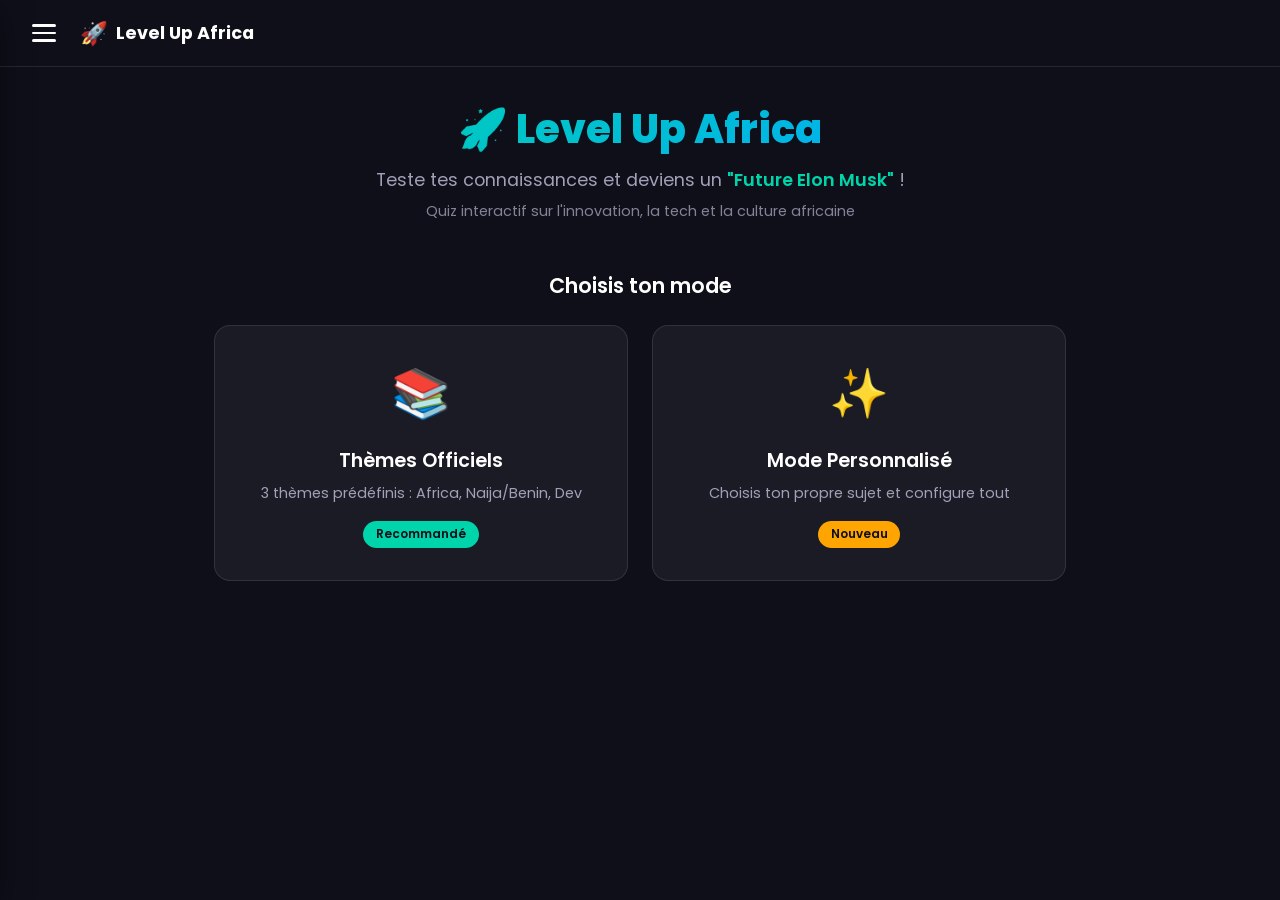
==== index.html @ 9c43c2c7 "v4-fixed - 100% offline, questions embarquées" ====
<!DOCTYPE html>
<html lang="fr">
<head>
    <meta charset="UTF-8">
    <meta name="viewport" content="width=device-width, initial-scale=1.0">
    <title>Level Up Africa — Quiz</title>
    <link href="https://fonts.googleapis.com/css2?family=Poppins:wght@300;400;500;600;700;800&display=swap" rel="stylesheet">
    <link rel="stylesheet" href="css/style.css">
</head>
<body>
    <!-- Overlay drawer -->
    <div class="drawer-overlay" id="drawerOverlay" onclick="closeDrawer()"></div>

    <!-- Drawer coulissant gauche -->
    <aside class="drawer" id="drawer">
        <div class="drawer-header">
            <h2>⚙️ Paramètres</h2>
            <button class="drawer-close" onclick="closeDrawer()">✕</button>
        </div>

        <div class="drawer-content">
            <!-- Langue -->
            <div class="drawer-section">
                <h3>🌐 Langue</h3>
                <div class="drawer-options" id="langOptions">
                    <button class="drawer-btn active" data-lang="fr" onclick="setLang('fr')">🇫🇷 Français</button>
                    <button class="drawer-btn" data-lang="en" onclick="setLang('en')">🇬🇧 English</button>
                    <button class="drawer-btn" data-lang="es" onclick="setLang('es')">🇪🇸 Español</button>
                    <button class="drawer-btn" data-lang="de" onclick="setLang('de')">🇩🇪 Deutsch</button>
                </div>
            </div>

            <!-- Son -->
            <div class="drawer-section">
                <h3>🔊 Son</h3>
                <div class="drawer-options">
                    <button class="drawer-btn active" id="soundOn" onclick="setSound(true)">🔔 Activé</button>
                    <button class="drawer-btn" id="soundOff" onclick="setSound(false)">🔕 Désactivé</button>
                </div>
            </div>

            <!-- Thème -->
            <div class="drawer-section">
                <h3>🎨 Thème</h3>
                <div class="drawer-options">
                    <button class="drawer-btn active" id="themeDark" onclick="setTheme('dark')">🌙 Sombre</button>
                    <button class="drawer-btn" id="themeLight" onclick="setTheme('light')">☀️ Clair</button>
                </div>
            </div>

            <hr class="drawer-divider">

            <!-- Aide -->
            <div class="drawer-section">
                <h3>❓ Aide</h3>
                <div class="help-text">
                    <p><strong>📖 Comment jouer</strong></p>
                    <ol>
                        <li>Choisis ton mode : Thèmes Officiels ou Personnalisé</li>
                        <li>Configure ton quiz : nombre de questions, temps, langue</li>
                        <li>Réponds aux questions avant la fin du chrono !</li>
                        <li>Découvre ton score et deviens un "Future Elon Musk"</li>
                    </ol>
                    <p class="help-tip">💡 Astuce : Plus tu réponds vite, plus tu accumules de points !</p>
                </div>
            </div>

            <!-- Contact -->
            <div class="drawer-section">
                <h3>📞 Contact</h3>
                <p class="contact-info">
                    <strong>Encadrant :</strong> Duvalier (Drakenarl)<br>
                    <strong>Projet :</strong> Level Up Africa — Vacances L1
                </p>
            </div>

            <!-- Crédits -->
            <div class="drawer-section">
                <h3>ℹ️ Crédits</h3>
                <p class="credits-info">
                    © 2026 Level Up Africa<br>
                    Projet de vacances L1<br>
                    Questions locales — 100% offline
                </p>
            </div>
        </div>
    </aside>

    <!-- Header avec hamburger -->
    <header class="main-header">
        <button class="hamburger" onclick="openDrawer()" aria-label="Ouvrir le menu">
            <span></span>
            <span></span>
            <span></span>
        </button>
        <div class="header-logo">
            <span class="logo-icon">🚀</span>
            <span class="logo-text">Level Up Africa</span>
        </div>
        <div class="header-spacer"></div>
    </header>

    <main class="home-container">
        <div class="hero-section">
            <h1 class="main-title">🚀 Level Up Africa</h1>
            <p class="tagline">Teste tes connaissances et deviens un <span class="highlight">"Future Elon Musk"</span> !</p>
            <p class="subtitle">Quiz interactif sur l'innovation, la tech et la culture africaine</p>
        </div>

        <!-- Sélecteur de mode -->
        <div class="mode-selector">
            <h2 class="section-title">Choisis ton mode</h2>
            <div class="mode-cards">
                <div class="mode-card" onclick="selectMode('classic')">
                    <div class="mode-icon">📚</div>
                    <h3>Thèmes Officiels</h3>
                    <p>3 thèmes prédéfinis : Africa, Naija/Benin, Dev</p>
                    <span class="mode-badge">Recommandé</span>
                </div>
                <div class="mode-card" onclick="selectMode('custom')">
                    <div class="mode-icon">✨</div>
                    <h3>Mode Personnalisé</h3>
                    <p>Choisis ton propre sujet et configure tout</p>
                    <span class="mode-badge mode-badge-new">Nouveau</span>
                </div>
            </div>
        </div>
    </main>

    <script src="js/main.js"></script>
</body>
</html>
---- css/style.css ----
/* ========== RESET & BASE ========== */
*, *::before, *::after {
    margin: 0;
    padding: 0;
    box-sizing: border-box;
}

:root {
    --bg-primary: #0f0f1a;
    --bg-secondary: #1a1a2e;
    --bg-card: rgba(255, 255, 255, 0.05);
    --bg-card-hover: rgba(255, 255, 255, 0.08);
    --text-primary: #ffffff;
    --text-secondary: #a0a0b8;
    --accent: #00d4aa;
    --accent-glow: rgba(0, 212, 170, 0.3);
    --danger: #ff4757;
    --danger-glow: rgba(255, 71, 87, 0.3);
    --warning: #ffa502;
    --success: #2ed573;
    --border: rgba(255, 255, 255, 0.1);
    --shadow: 0 8px 32px rgba(0, 0, 0, 0.4);
    --glass: rgba(255, 255, 255, 0.05);
    --glass-border: rgba(255, 255, 255, 0.1);
    --drawer-width: 320px;
    --transition: all 0.3s cubic-bezier(0.4, 0, 0.2, 1);
}

[data-theme="light"] {
    --bg-primary: #f0f2f5;
    --bg-secondary: #ffffff;
    --bg-card: rgba(0, 0, 0, 0.03);
    --bg-card-hover: rgba(0, 0, 0, 0.06);
    --text-primary: #1a1a2e;
    --text-secondary: #5a5a7a;
    --border: rgba(0, 0, 0, 0.08);
    --glass: rgba(0, 0, 0, 0.03);
    --glass-border: rgba(0, 0, 0, 0.08);
    --shadow: 0 8px 32px rgba(0, 0, 0, 0.1);
}

body {
    font-family: 'Poppins', sans-serif;
    background: var(--bg-primary);
    color: var(--text-primary);
    min-height: 100vh;
    overflow-x: hidden;
    transition: var(--transition);
}

/* ========== DRAWER ========== */
.drawer-overlay {
    position: fixed;
    inset: 0;
    background: rgba(0, 0, 0, 0.6);
    backdrop-filter: blur(4px);
    z-index: 998;
    opacity: 0;
    visibility: hidden;
    transition: var(--transition);
}

.drawer-overlay.active {
    opacity: 1;
    visibility: visible;
}

.drawer {
    position: fixed;
    top: 0;
    left: 0;
    width: var(--drawer-width);
    max-width: 85vw;
    height: 100vh;
    background: var(--bg-secondary);
    border-right: 1px solid var(--border);
    z-index: 999;
    transform: translateX(-100%);
    transition: transform 0.35s cubic-bezier(0.4, 0, 0.2, 1);
    overflow-y: auto;
    box-shadow: var(--shadow);
}

.drawer.active {
    transform: translateX(0);
}

.drawer-header {
    display: flex;
    align-items: center;
    justify-content: space-between;
    padding: 1.5rem;
    border-bottom: 1px solid var(--border);
    position: sticky;
    top: 0;
    background: var(--bg-secondary);
    z-index: 1;
}

.drawer-header h2 {
    font-size: 1.2rem;
    font-weight: 600;
    color: var(--text-primary);
}

.drawer-close {
    background: none;
    border: none;
    color: var(--text-secondary);
    font-size: 1.5rem;
    cursor: pointer;
    padding: 0.25rem;
    line-height: 1;
    transition: color 0.2s;
}

.drawer-close:hover {
    color: var(--danger);
}

.drawer-content {
    padding: 1rem;
}

.drawer-section {
    margin-bottom: 1.5rem;
}

.drawer-section h3 {
    font-size: 0.9rem;
    font-weight: 600;
    color: var(--text-secondary);
    text-transform: uppercase;
    letter-spacing: 0.5px;
    margin-bottom: 0.75rem;
}

.drawer-options {
    display: flex;
    flex-wrap: wrap;
    gap: 0.5rem;
}

.drawer-btn {
    padding: 0.5rem 1rem;
    border: 1px solid var(--border);
    border-radius: 8px;
    background: var(--glass);
    color: var(--text-secondary);
    font-family: inherit;
    font-size: 0.85rem;
    cursor: pointer;
    transition: var(--transition);
}

.drawer-btn:hover {
    background: var(--bg-card-hover);
    color: var(--text-primary);
    border-color: var(--accent);
}

.drawer-btn.active {
    background: var(--accent);
    color: #0f0f1a;
    border-color: var(--accent);
    font-weight: 600;
}

.drawer-divider {
    border: none;
    height: 1px;
    background: var(--border);
    margin: 1.5rem 0;
}

.help-text {
    color: var(--text-secondary);
    font-size: 0.85rem;
    line-height: 1.6;
}

.help-text ol {
    margin-left: 1.2rem;
    margin-bottom: 0.75rem;
}

.help-text li {
    margin-bottom: 0.4rem;
}

.help-tip {
    color: var(--accent);
    font-weight: 500;
    font-size: 0.8rem;
    margin-top: 0.5rem;
}

.contact-info, .credits-info {
    color: var(--text-secondary);
    font-size: 0.85rem;
    line-height: 1.7;
}

/* ========== HEADER ========== */
.main-header {
    display: flex;
    align-items: center;
    padding: 1rem 1.5rem;
    gap: 1rem;
    position: sticky;
    top: 0;
    background: var(--bg-primary);
    z-index: 100;
    border-bottom: 1px solid var(--border);
}

.hamburger {
    display: flex;
    flex-direction: column;
    gap: 5px;
    background: none;
    border: none;
    cursor: pointer;
    padding: 0.5rem;
}

.hamburger span {
    display: block;
    width: 24px;
    height: 2.5px;
    background: var(--text-primary);
    border-radius: 2px;
    transition: var(--transition);
}

.hamburger:hover span {
    background: var(--accent);
}

.header-logo {
    display: flex;
    align-items: center;
    gap: 0.5rem;
    font-weight: 700;
    font-size: 1.1rem;
}

.logo-icon {
    font-size: 1.4rem;
}

.header-spacer {
    flex: 1;
}

/* ========== HOME PAGE ========== */
.home-container {
    max-width: 900px;
    margin: 0 auto;
    padding: 2rem 1.5rem;
}

.hero-section {
    text-align: center;
    margin-bottom: 3rem;
    animation: fadeInDown 0.8s ease;
}

.main-title {
    font-size: 2.5rem;
    font-weight: 800;
    margin-bottom: 0.5rem;
    background: linear-gradient(135deg, var(--accent), #00a8ff);
    -webkit-background-clip: text;
    -webkit-text-fill-color: transparent;
    background-clip: text;
}

.tagline {
    font-size: 1.1rem;
    color: var(--text-secondary);
    margin-bottom: 0.5rem;
}

.highlight {
    color: var(--accent);
    font-weight: 600;
}

.subtitle {
    font-size: 0.9rem;
    color: var(--text-secondary);
    opacity: 0.8;
}

.section-title {
    text-align: center;
    font-size: 1.3rem;
    font-weight: 600;
    margin-bottom: 1.5rem;
    color: var(--text-primary);
}

/* Mode selector */
.mode-selector {
    animation: fadeInUp 0.8s ease 0.2s both;
}

.mode-cards {
    display: grid;
    grid-template-columns: repeat(auto-fit, minmax(260px, 1fr));
    gap: 1.5rem;
}

.mode-card {
    background: var(--glass);
    border: 1px solid var(--glass-border);
    border-radius: 16px;
    padding: 2rem;
    text-align: center;
    cursor: pointer;
    transition: var(--transition);
    position: relative;
    overflow: hidden;
}

.mode-card::before {
    content: '';
    position: absolute;
    top: 0;
    left: 0;
    right: 0;
    height: 3px;
    background: linear-gradient(90deg, var(--accent), #00a8ff);
    transform: scaleX(0);
    transition: transform 0.3s;
}

.mode-card:hover {
    transform: translateY(-4px);
    background: var(--bg-card-hover);
    box-shadow: var(--shadow);
}

.mode-card:hover::before {
    transform: scaleX(1);
}

.mode-icon {
    font-size: 3rem;
    margin-bottom: 1rem;
}

.mode-card h3 {
    font-size: 1.2rem;
    font-weight: 600;
    margin-bottom: 0.5rem;
}

.mode-card p {
    color: var(--text-secondary);
    font-size: 0.9rem;
    line-height: 1.5;
}

.mode-badge {
    display: inline-block;
    margin-top: 1rem;
    padding: 0.3rem 0.8rem;
    background: var(--accent);
    color: #0f0f1a;
    border-radius: 20px;
    font-size: 0.75rem;
    font-weight: 600;
}

.mode-badge-new {
    background: var(--warning);
}

/* ========== CONFIG SCREEN ========== */
.config-screen {
    max-width: 600px;
    margin: 0 auto;
    padding: 2rem 1.5rem;
    animation: fadeIn 0.5s ease;
}

.config-card {
    background: var(--glass);
    border: 1px solid var(--glass-border);
    border-radius: 16px;
    padding: 2rem;
    margin-bottom: 1.5rem;
}

.config-card h3 {
    font-size: 1rem;
    font-weight: 600;
    margin-bottom: 1rem;
    color: var(--accent);
    display: flex;
    align-items: center;
    gap: 0.5rem;
}

.config-options {
    display: flex;
    flex-wrap: wrap;
    gap: 0.6rem;
}

.config-btn {
    padding: 0.6rem 1.2rem;
    border: 1px solid var(--border);
    border-radius: 10px;
    background: var(--bg-card);
    color: var(--text-secondary);
    font-family: inherit;
    font-size: 0.9rem;
    cursor: pointer;
    transition: var(--transition);
}

.config-btn:hover {
    border-color: var(--accent);
    color: var(--text-primary);
}

.config-btn.active {
    background: var(--accent);
    color: #0f0f1a;
    border-color: var(--accent);
    font-weight: 600;
}

.config-input {
    width: 100%;
    padding: 0.8rem 1rem;
    border: 1px solid var(--border);
    border-radius: 10px;
    background: var(--bg-primary);
    color: var(--text-primary);
    font-family: inherit;
    font-size: 0.95rem;
    outline: none;
    transition: var(--transition);
}

.config-input:focus {
    border-color: var(--accent);
    box-shadow: 0 0 0 3px var(--accent-glow);
}

.config-input::placeholder {
    color: var(--text-secondary);
    opacity: 0.6;
}

.config-actions {
    display: flex;
    gap: 1rem;
    justify-content: center;
    margin-top: 2rem;
}

.btn-primary {
    padding: 0.9rem 2.5rem;
    border: none;
    border-radius: 12px;
    background: linear-gradient(135deg, var(--accent), #00a8ff);
    color: #0f0f1a;
    font-family: inherit;
    font-size: 1rem;
    font-weight: 600;
    cursor: pointer;
    transition: var(--transition);
    box-shadow: 0 4px 15px var(--accent-glow);
}

.btn-primary:hover {
    transform: translateY(-2px);
    box-shadow: 0 6px 20px var(--accent-glow);
}

.btn-secondary {
    padding: 0.9rem 2rem;
    border: 1px solid var(--border);
    border-radius: 12px;
    background: var(--glass);
    color: var(--text-secondary);
    font-family: inherit;
    font-size: 1rem;
    cursor: pointer;
    transition: var(--transition);
}

.btn-secondary:hover {
    border-color: var(--accent);
    color: var(--text-primary);
}

/* ========== QUIZ PAGE ========== */
.quiz-container {
    max-width: 700px;
    margin: 0 auto;
    padding: 1rem;
    min-height: 100vh;
    display: flex;
    flex-direction: column;
}

.quiz-header {
    display: flex;
    align-items: center;
    justify-content: space-between;
    padding: 0.5rem 0 1rem;
    gap: 1rem;
}

.btn-icon {
    background: var(--glass);
    border: 1px solid var(--glass-border);
    border-radius: 10px;
    padding: 0.5rem 0.8rem;
    font-size: 1.2rem;
    cursor: pointer;
    transition: var(--transition);
}

.btn-icon:hover {
    background: var(--bg-card-hover);
    border-color: var(--accent);
}

.quiz-info {
    display: flex;
    flex-direction: column;
    align-items: center;
    gap: 0.25rem;
    flex: 1;
}

.theme-badge {
    font-size: 0.75rem;
    font-weight: 600;
    padding: 0.2rem 0.6rem;
    background: var(--accent);
    color: #0f0f1a;
    border-radius: 20px;
}

.question-counter {
    font-size: 0.8rem;
    color: var(--text-secondary);
}

.timer-container {
    display: flex;
    align-items: baseline;
    gap: 0.2rem;
    background: var(--glass);
    border: 1px solid var(--glass-border);
    border-radius: 10px;
    padding: 0.4rem 0.8rem;
}

.timer {
    font-size: 1.3rem;
    font-weight: 700;
    color: var(--accent);
    min-width: 28px;
    text-align: center;
}

.timer.urgent {
    color: var(--danger);
    animation: pulse 0.5s infinite;
}

.timer-label {
    font-size: 0.8rem;
    color: var(--text-secondary);
}

.progress-bar-container {
    width: 100%;
    height: 6px;
    background: var(--glass);
    border-radius: 3px;
    margin-bottom: 1.5rem;
    overflow: hidden;
}

.progress-bar {
    height: 100%;
    background: linear-gradient(90deg, var(--accent), #00a8ff);
    border-radius: 3px;
    transition: width 0.4s ease;
    width: 0%;
}

/* Loading */
.loading-screen {
    display: flex;
    flex-direction: column;
    align-items: center;
    justify-content: center;
    flex: 1;
    gap: 1rem;
    animation: fadeIn 0.3s;
}

.spinner {
    width: 50px;
    height: 50px;
    border: 3px solid var(--glass-border);
    border-top-color: var(--accent);
    border-radius: 50%;
    animation: spin 1s linear infinite;
}

.loading-screen p {
    color: var(--text-secondary);
    font-size: 0.95rem;
}

/* Quiz screen */
.quiz-screen {
    flex: 1;
    display: flex;
    flex-direction: column;
    animation: fadeIn 0.4s ease;
}

.question-card {
    background: var(--glass);
    border: 1px solid var(--glass-border);
    border-radius: 16px;
    padding: 1.5rem;
    margin-bottom: 1.5rem;
}

.question-text {
    font-size: 1.15rem;
    font-weight: 500;
    line-height: 1.5;
    color: var(--text-primary);
}

.options-container {
    display: flex;
    flex-direction: column;
    gap: 0.75rem;
    margin-bottom: 1.5rem;
}

.option-btn {
    display: flex;
    align-items: center;
    gap: 1rem;
    padding: 1rem 1.2rem;
    border: 1px solid var(--border);
    border-radius: 12px;
    background: var(--bg-card);
    color: var(--text-primary);
    font-family: inherit;
    font-size: 0.95rem;
    text-align: left;
    cursor: pointer;
    transition: var(--transition);
}

.option-btn:hover:not(:disabled) {
    border-color: var(--accent);
    background: var(--bg-card-hover);
    transform: translateX(4px);
}

.option-btn:disabled {
    cursor: not-allowed;
    opacity: 0.7;
}

.option-btn.correct {
    border-color: var(--success);
    background: rgba(46, 213, 115, 0.15);
    color: var(--success);
}

.option-btn.wrong {
    border-color: var(--danger);
    background: rgba(255, 71, 87, 0.15);
    color: var(--danger);
}

.option-letter {
    display: flex;
    align-items: center;
    justify-content: center;
    width: 32px;
    height: 32px;
    border-radius: 8px;
    background: var(--glass);
    font-weight: 700;
    font-size: 0.9rem;
    flex-shrink: 0;
}

.option-btn.correct .option-letter {
    background: var(--success);
    color: white;
}

.option-btn.wrong .option-letter {
    background: var(--danger);
    color: white;
}

/* Feedback */
.feedback {
    background: var(--glass);
    border: 1px solid var(--glass-border);
    border-radius: 16px;
    padding: 1.5rem;
    text-align: center;
    animation: fadeInUp 0.3s ease;
}

.feedback.correct {
    border-color: var(--success);
    background: rgba(46, 213, 115, 0.1);
}

.feedback.wrong {
    border-color: var(--danger);
    background: rgba(255, 71, 87, 0.1);
}

#feedbackText {
    font-size: 1.1rem;
    font-weight: 600;
    margin-bottom: 1rem;
}

.feedback.correct #feedbackText {
    color: var(--success);
}

.feedback.wrong #feedbackText {
    color: var(--danger);
}

.btn-next {
    padding: 0.7rem 2rem;
    border: none;
    border-radius: 10px;
    background: var(--accent);
    color: #0f0f1a;
    font-family: inherit;
    font-size: 0.95rem;
    font-weight: 600;
    cursor: pointer;
    transition: var(--transition);
}

.btn-next:hover {
    transform: scale(1.05);
    box-shadow: 0 4px 15px var(--accent-glow);
}

/* Score display */
.score-display {
    text-align: center;
    padding: 0.75rem;
    font-size: 1rem;
    font-weight: 600;
    color: var(--accent);
    background: var(--glass);
    border-radius: 10px;
    margin-top: auto;
}

/* Results */
.results-screen {
    display: flex;
    align-items: center;
    justify-content: center;
    flex: 1;
    animation: fadeIn 0.5s ease;
}

.results-card {
    background: var(--glass);
    border: 1px solid var(--glass-border);
    border-radius: 20px;
    padding: 2.5rem;
    text-align: center;
    max-width: 450px;
    width: 100%;
    animation: scaleIn 0.5s ease;
}

.results-icon {
    font-size: 4rem;
    margin-bottom: 1rem;
}

.results-title {
    font-size: 1.5rem;
    font-weight: 700;
    margin-bottom: 1.5rem;
}

.final-score {
    margin-bottom: 1rem;
}

.final-score-value {
    font-size: 4rem;
    font-weight: 800;
    background: linear-gradient(135deg, var(--accent), #00a8ff);
    -webkit-background-clip: text;
    -webkit-text-fill-color: transparent;
    background-clip: text;
}

.final-score-total {
    font-size: 1.5rem;
    color: var(--text-secondary);
    font-weight: 500;
}

.results-message {
    font-size: 1.1rem;
    font-weight: 600;
    margin-bottom: 1.5rem;
    color: var(--text-secondary);
}

.results-stats {
    display: grid;
    grid-template-columns: repeat(3, 1fr);
    gap: 1rem;
    margin-bottom: 2rem;
}

.stat {
    background: var(--bg-card);
    border-radius: 12px;
    padding: 1rem;
}

.stat-value {
    display: block;
    font-size: 1.5rem;
    font-weight: 700;
    color: var(--accent);
}

.stat-label {
    font-size: 0.75rem;
    color: var(--text-secondary);
}

.results-actions {
    display: flex;
    gap: 1rem;
    justify-content: center;
}

.btn-replay, .btn-home {
    padding: 0.8rem 1.5rem;
    border: none;
    border-radius: 12px;
    font-family: inherit;
    font-size: 0.95rem;
    font-weight: 600;
    cursor: pointer;
    transition: var(--transition);
}

.btn-replay {
    background: var(--accent);
    color: #0f0f1a;
}

.btn-home {
    background: var(--glass);
    color: var(--text-primary);
    border: 1px solid var(--border);
}

.btn-replay:hover, .btn-home:hover {
    transform: translateY(-2px);
    box-shadow: var(--shadow);
}

/* ========== ANIMATIONS ========== */
@keyframes fadeIn {
    from { opacity: 0; }
    to { opacity: 1; }
}

@keyframes fadeInDown {
    from { opacity: 0; transform: translateY(-20px); }
    to { opacity: 1; transform: translateY(0); }
}

@keyframes fadeInUp {
    from { opacity: 0; transform: translateY(20px); }
    to { opacity: 1; transform: translateY(0); }
}

@keyframes scaleIn {
    from { opacity: 0; transform: scale(0.9); }
    to { opacity: 1; transform: scale(1); }
}

@keyframes spin {
    to { transform: rotate(360deg); }
}

@keyframes pulse {
    0%, 100% { opacity: 1; }
    50% { opacity: 0.5; }
}

@keyframes shake {
    0%, 100% { transform: translateX(0); }
    25% { transform: translateX(-5px); }
    75% { transform: translateX(5px); }
}

/* ========== RESPONSIVE ========== */
@media (max-width: 600px) {
    .main-title {
        font-size: 1.8rem;
    }

    .mode-cards {
        grid-template-columns: 1fr;
    }

    .mode-card {
        padding: 1.5rem;
    }

    .question-text {
        font-size: 1rem;
    }

    .results-card {
        padding: 1.5rem;
    }

    .final-score-value {
        font-size: 3rem;
    }

    .results-stats {
        gap: 0.5rem;
    }

    .stat {
        padding: 0.75rem;
    }

    .config-btn {
        padding: 0.5rem 0.8rem;
        font-size: 0.8rem;
    }

    .drawer {
        max-width: 80vw;
    }
}

@media (max-width: 400px) {
    .home-container {
        padding: 1rem;
    }

    .results-actions {
        flex-direction: column;
    }

    .config-actions {
        flex-direction: column;
    }
}
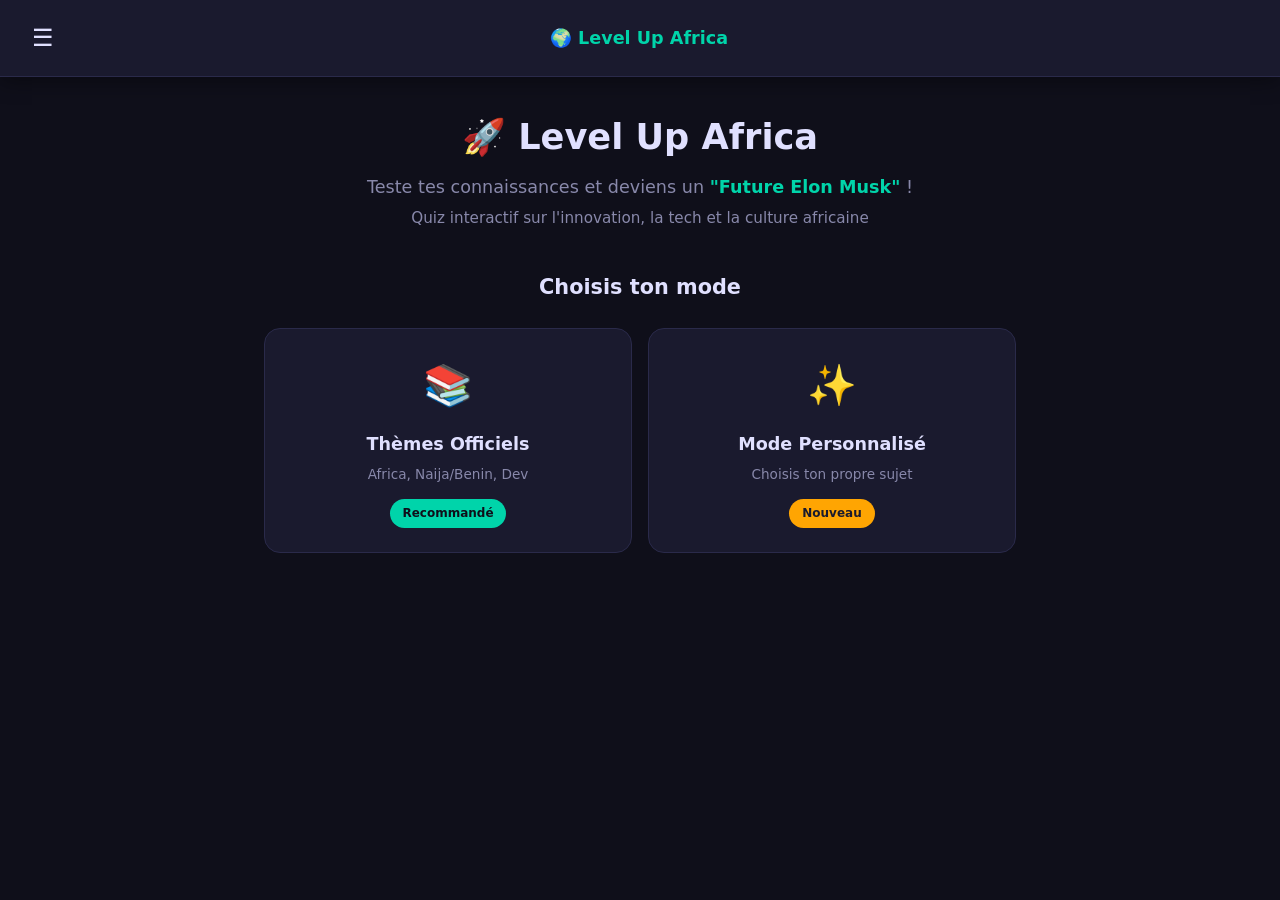
==== commit 893543dd: "Fix: responsive results and quiz screens for mobile" ====
--- a/index.html
+++ b/index.html
@@ -1,132 +1,423 @@
 <!DOCTYPE html>
-<html lang="fr">
+<html lang="fr" data-theme="dark">
 <head>
-    <meta charset="UTF-8">
-    <meta name="viewport" content="width=device-width, initial-scale=1.0">
-    <title>Level Up Africa — Quiz</title>
-    <link href="https://fonts.googleapis.com/css2?family=Poppins:wght@300;400;500;600;700;800&display=swap" rel="stylesheet">
-    <link rel="stylesheet" href="css/style.css">
+<meta charset="UTF-8">
+<meta name="viewport" content="width=device-width, initial-scale=1.0">
+<title>Level Up Africa — Quiz</title>
+<style>
+*,*::before,*::after{margin:0;padding:0;box-sizing:border-box}
+:root{--bg:#0f0f1a;--bg-card:#1a1a2e;--bg-hover:#252540;--text:#e0e0ff;--text-muted:#8888aa;--accent:#00d4aa;--accent-light:#00f0c8;--danger:#ff4757;--warning:#ffa502;--success:#2ed573;--border:#2a2a4a;--shadow:0 4px 20px rgba(0,0,0,0.4)}
+[data-theme="light"]{--bg:#f0f2f5;--bg-card:#fff;--bg-hover:#e8eaf0;--text:#1a1a2e;--text-muted:#666688;--accent:#00b894;--accent-light:#00d4aa;--danger:#e74c3c;--warning:#f39c12;--success:#27ae60;--border:#ddddee;--shadow:0 4px 20px rgba(0,0,0,0.1)}
+body{font-family:'Segoe UI',system-ui,-apple-system,sans-serif;background:var(--bg);color:var(--text);min-height:100vh;line-height:1.6;overflow-x:hidden}
+.app-header{display:flex;align-items:center;justify-content:space-between;padding:1rem 1.5rem;background:var(--bg-card);border-bottom:1px solid var(--border);position:sticky;top:0;z-index:100;box-shadow:var(--shadow)}
+.hamburger{background:none;border:none;font-size:1.5rem;cursor:pointer;color:var(--text);padding:0.5rem;border-radius:8px;transition:background .2s}.hamburger:hover{background:var(--bg-hover)}
+.app-title{font-size:1.1rem;font-weight:700;color:var(--accent)}
+.header-spacer{width:40px}
+.drawer-overlay{position:fixed;inset:0;background:rgba(0,0,0,0.6);opacity:0;visibility:hidden;transition:all .3s;z-index:200}.drawer-overlay.active{opacity:1;visibility:visible}
+.drawer{position:fixed;top:0;right:0;width:min(360px,85vw);height:100vh;background:var(--bg-card);border-left:1px solid var(--border);transform:translateX(100%);transition:transform .3s;z-index:201;overflow-y:auto;padding-bottom:2rem}.drawer.active{transform:translateX(0)}
+.drawer-header{display:flex;align-items:center;justify-content:space-between;padding:1.2rem 1.5rem;border-bottom:1px solid var(--border)}.drawer-header h2{font-size:1.1rem}
+.close-btn{background:none;border:none;font-size:1.3rem;cursor:pointer;color:var(--text-muted);padding:0.3rem}.close-btn:hover{color:var(--danger)}
+.drawer-section{padding:1.2rem 1.5rem;border-bottom:1px solid var(--border)}.drawer-section h3{font-size:.9rem;color:var(--text-muted);margin-bottom:.8rem;text-transform:uppercase;letter-spacing:1px}
+.config-options{display:flex;flex-wrap:wrap;gap:.5rem}
+.drawer-btn{padding:.5rem 1rem;border:1px solid var(--border);border-radius:8px;background:var(--bg);color:var(--text);cursor:pointer;font-size:.85rem;transition:all .2s}.drawer-btn:hover{background:var(--bg-hover);border-color:var(--accent)}.drawer-btn.active{background:var(--accent);color:#0f0f1a;border-color:var(--accent);font-weight:600}
+.help-text ol{padding-left:1.2rem;font-size:.9rem;color:var(--text-muted)}.help-text li{margin-bottom:.4rem}
+.help-tip{margin-top:.8rem;padding:.6rem;background:rgba(0,212,170,0.1);border-radius:8px;font-size:.85rem;color:var(--accent);border-left:3px solid var(--accent)}
+.contact-info,.credits-info{font-size:.9rem;color:var(--text-muted);line-height:1.8}
+.home-container{max-width:800px;margin:0 auto;padding:2rem 1.5rem}
+.hero{text-align:center;margin-bottom:2.5rem}.main-title{font-size:2.2rem;margin-bottom:.5rem}.tagline{font-size:1.1rem;color:var(--text-muted);margin-bottom:.3rem}.tagline .highlight{color:var(--accent);font-weight:700}.subtitle{font-size:.95rem;color:var(--text-muted)}
+.section-title{font-size:1.3rem;margin-bottom:1.5rem;text-align:center}
+.modes-grid{display:grid;grid-template-columns:1fr;gap:1rem}@media(min-width:600px){.modes-grid{grid-template-columns:1fr 1fr}}
+.mode-card{background:var(--bg-card);border:1px solid var(--border);border-radius:16px;padding:1.5rem;cursor:pointer;transition:all .3s;text-align:center}.mode-card:hover{transform:translateY(-4px);border-color:var(--accent);box-shadow:0 8px 30px rgba(0,212,170,0.15)}
+.mode-icon{font-size:2.5rem;margin-bottom:.8rem}.mode-card h3{font-size:1.1rem;margin-bottom:.4rem}.mode-card p{font-size:.85rem;color:var(--text-muted);margin-bottom:.8rem}
+.mode-badge{display:inline-block;padding:.3rem .8rem;border-radius:20px;font-size:.75rem;font-weight:600}.mode-card:first-child .mode-badge{background:var(--accent);color:#0f0f1a}.mode-card:last-child .mode-badge{background:var(--warning);color:#1a1a2e}
+.config-screen{max-width:600px;margin:0 auto;padding:2rem 1.5rem}
+.config-card{background:var(--bg-card);border:1px solid var(--border);border-radius:12px;padding:1.2rem;margin-bottom:1rem}.config-card h3{font-size:1rem;margin-bottom:.8rem}
+.config-input{width:100%;padding:.8rem 1rem;border:1px solid var(--border);border-radius:8px;background:var(--bg);color:var(--text);font-size:1rem;outline:none}.config-input:focus{border-color:var(--accent)}.config-input::placeholder{color:var(--text-muted)}
+.config-actions{display:flex;gap:1rem;margin-top:1.5rem}
+.btn-primary,.btn-secondary{flex:1;padding:.9rem;border:none;border-radius:10px;font-size:1rem;font-weight:600;cursor:pointer;transition:all .2s}.btn-primary{background:var(--accent);color:#0f0f1a}.btn-primary:hover{background:var(--accent-light);transform:translateY(-2px)}.btn-secondary{background:var(--bg-hover);color:var(--text);border:1px solid var(--border)}.btn-secondary:hover{background:var(--border)}
+.quiz-screen{display:none;flex-direction:column;min-height:100vh}
+.quiz-header{display:flex;align-items:center;justify-content:space-between;padding:.7rem 1rem;background:var(--bg-card);border-bottom:1px solid var(--border)}
+@media(min-width:600px){.quiz-header{padding:1rem 1.5rem}}
+.quiz-header-left{display:flex;align-items:center;gap:1rem}
+.back-btn{background:none;border:none;font-size:1.2rem;cursor:pointer;color:var(--text-muted);padding:.3rem}.back-btn:hover{color:var(--text)}
+#themeBadge{padding:.3rem .8rem;border-radius:20px;font-size:.75rem;background:rgba(0,212,170,0.15);color:var(--accent);font-weight:600}
+.quiz-stats{display:flex;align-items:center;gap:1.2rem}.stat-item{display:flex;align-items:center;gap:.3rem;font-size:.9rem;font-weight:600}
+#timer{color:var(--accent);font-size:1.1rem}#timer.urgent{color:var(--danger);animation:pulse .5s infinite}@keyframes pulse{0%,100%{opacity:1}50%{opacity:.5}}
+.progress-bar-container{width:100%;height:4px;background:var(--bg-hover)}#progressBar{height:100%;background:var(--accent);width:0%;transition:width .3s}
+.quiz-content{flex:1;max-width:700px;margin:0 auto;padding:1rem .8rem;width:100%}
+@media(min-width:600px){.quiz-content{padding:2rem 1.5rem}}
+#questionCounter{font-size:.85rem;color:var(--text-muted);margin-bottom:1rem}
+#questionText{font-size:1.1rem;font-weight:600;margin-bottom:1.2rem;line-height:1.4}
+@media(min-width:600px){#questionText{font-size:1.3rem;margin-bottom:1.5rem;line-height:1.5}}
+.options-container{display:flex;flex-direction:column;gap:.8rem}
+.option-btn{display:flex;align-items:center;gap:.7rem;padding:.8rem .9rem;background:var(--bg-card);border:2px solid var(--border);border-radius:12px;color:var(--text);font-size:.9rem;cursor:pointer;text-align:left;transition:all .2s;width:100%}
+@media(min-width:600px){.option-btn{gap:1rem;padding:1rem 1.2rem;font-size:1rem}}.option-btn:hover:not(:disabled){border-color:var(--accent);background:var(--bg-hover)}.option-btn:disabled{cursor:default;opacity:.7}
+.option-btn.correct{border-color:var(--success);background:rgba(46,213,115,0.15)}.option-btn.wrong{border-color:var(--danger);background:rgba(255,71,87,0.15)}
+.option-letter{width:36px;height:36px;border-radius:50%;background:var(--bg-hover);display:flex;align-items:center;justify-content:center;font-weight:700;font-size:.9rem;flex-shrink:0}.option-btn.correct .option-letter{background:var(--success);color:#fff}.option-btn.wrong .option-letter{background:var(--danger);color:#fff}
+.feedback{margin-top:1.5rem;padding:1rem 1.2rem;border-radius:12px;font-weight:600;display:none;animation:slideUp .3s}.feedback.correct{background:rgba(46,213,115,0.15);color:var(--success);border:1px solid var(--success)}.feedback.wrong{background:rgba(255,71,87,0.15);color:var(--danger);border:1px solid var(--danger)}@keyframes slideUp{from{opacity:0;transform:translateY(10px)}to{opacity:1;transform:translateY(0)}}
+.next-btn-container{margin-top:1.5rem;text-align:center}.next-btn{padding:.8rem 2rem;background:var(--accent);color:#0f0f1a;border:none;border-radius:10px;font-size:1rem;font-weight:600;cursor:pointer;transition:all .2s}.next-btn:hover{background:var(--accent-light);transform:translateY(-2px)}
+.loading-screen{display:none;flex-direction:column;align-items:center;justify-content:center;min-height:100vh;text-align:center;padding:2rem}
+.spinner{width:50px;height:50px;border:4px solid var(--border);border-top-color:var(--accent);border-radius:50%;animation:spin 1s linear infinite;margin-bottom:1.5rem}@keyframes spin{to{transform:rotate(360deg)}}
+.loading-screen p{color:var(--text-muted);font-size:1.1rem}
+.results-screen{display:none;flex-direction:column;align-items:center;justify-content:center;min-height:100vh;text-align:center;padding:1rem .8rem}
+@media(min-width:600px){.results-screen{padding:2rem 1.5rem}}
+.results-card{background:var(--bg-card);border:1px solid var(--border);border-radius:20px;padding:1.5rem;width:92%;max-width:500px;margin:0 auto;box-shadow:var(--shadow)}
+@media(min-width:600px){.results-card{padding:2.5rem;width:100%}}
+.results-emoji{font-size:3rem;margin-bottom:.5rem}
+@media(min-width:600px){.results-emoji{font-size:4rem;margin-bottom:1rem}}
+.results-title{font-size:1.2rem;margin-bottom:.3rem}
+@media(min-width:600px){.results-title{font-size:1.5rem;margin-bottom:.5rem}}
+.results-score{font-size:2.2rem;font-weight:800;color:var(--accent);margin:.8rem 0}.results-score span{font-size:1rem;color:var(--text-muted);font-weight:400}
+@media(min-width:600px){.results-score{font-size:3rem;margin:1rem 0}.results-score span{font-size:1.2rem}}
+.results-message{font-size:.95rem;color:var(--text-muted);margin-bottom:1rem;word-break:break-word}
+@media(min-width:600px){.results-message{font-size:1.1rem;margin-bottom:1.5rem}}
+.stats-grid{display:grid;grid-template-columns:repeat(3,1fr);gap:.6rem;margin:1rem 0}
+@media(min-width:600px){.stats-grid{gap:1rem;margin:1.5rem 0}}
+.stat-box{background:var(--bg);padding:.7rem .5rem;border-radius:12px}.stat-box .stat-label{font-size:.7rem;color:var(--text-muted);margin-bottom:.2rem;white-space:nowrap}.stat-box .stat-value{font-size:1.1rem;font-weight:700}
+@media(min-width:600px){.stat-box{padding:1rem}.stat-box .stat-label{font-size:.8rem;margin-bottom:.3rem}.stat-box .stat-value{font-size:1.3rem}}
+.results-actions{display:flex;flex-direction:column;gap:.7rem;margin-top:1rem}
+@media(min-width:600px){.results-actions{flex-direction:row;gap:1rem;margin-top:1.5rem}}
+.results-actions button{width:100%}
+@media(min-width:600px){.results-actions button{width:auto;flex:1}}
+.hidden{display:none!important}
+</style>
 </head>
 <body>
-    <!-- Overlay drawer -->
-    <div class="drawer-overlay" id="drawerOverlay" onclick="closeDrawer()"></div>
-
-    <!-- Drawer coulissant gauche -->
-    <aside class="drawer" id="drawer">
-        <div class="drawer-header">
-            <h2>⚙️ Paramètres</h2>
-            <button class="drawer-close" onclick="closeDrawer()">✕</button>
-        </div>
-
-        <div class="drawer-content">
-            <!-- Langue -->
-            <div class="drawer-section">
-                <h3>🌐 Langue</h3>
-                <div class="drawer-options" id="langOptions">
-                    <button class="drawer-btn active" data-lang="fr" onclick="setLang('fr')">🇫🇷 Français</button>
-                    <button class="drawer-btn" data-lang="en" onclick="setLang('en')">🇬🇧 English</button>
-                    <button class="drawer-btn" data-lang="es" onclick="setLang('es')">🇪🇸 Español</button>
-                    <button class="drawer-btn" data-lang="de" onclick="setLang('de')">🇩🇪 Deutsch</button>
-                </div>
-            </div>
-
-            <!-- Son -->
-            <div class="drawer-section">
-                <h3>🔊 Son</h3>
-                <div class="drawer-options">
-                    <button class="drawer-btn active" id="soundOn" onclick="setSound(true)">🔔 Activé</button>
-                    <button class="drawer-btn" id="soundOff" onclick="setSound(false)">🔕 Désactivé</button>
-                </div>
-            </div>
-
-            <!-- Thème -->
-            <div class="drawer-section">
-                <h3>🎨 Thème</h3>
-                <div class="drawer-options">
-                    <button class="drawer-btn active" id="themeDark" onclick="setTheme('dark')">🌙 Sombre</button>
-                    <button class="drawer-btn" id="themeLight" onclick="setTheme('light')">☀️ Clair</button>
-                </div>
-            </div>
-
-            <hr class="drawer-divider">
-
-            <!-- Aide -->
-            <div class="drawer-section">
-                <h3>❓ Aide</h3>
-                <div class="help-text">
-                    <p><strong>📖 Comment jouer</strong></p>
-                    <ol>
-                        <li>Choisis ton mode : Thèmes Officiels ou Personnalisé</li>
-                        <li>Configure ton quiz : nombre de questions, temps, langue</li>
-                        <li>Réponds aux questions avant la fin du chrono !</li>
-                        <li>Découvre ton score et deviens un "Future Elon Musk"</li>
-                    </ol>
-                    <p class="help-tip">💡 Astuce : Plus tu réponds vite, plus tu accumules de points !</p>
-                </div>
-            </div>
-
-            <!-- Contact -->
-            <div class="drawer-section">
-                <h3>📞 Contact</h3>
-                <p class="contact-info">
-                    <strong>Encadrant :</strong> Duvalier (Drakenarl)<br>
-                    <strong>Projet :</strong> Level Up Africa — Vacances L1
-                </p>
-            </div>
-
-            <!-- Crédits -->
-            <div class="drawer-section">
-                <h3>ℹ️ Crédits</h3>
-                <p class="credits-info">
-                    © 2026 Level Up Africa<br>
-                    Projet de vacances L1<br>
-                    Questions locales — 100% offline
-                </p>
-            </div>
-        </div>
-    </aside>
-
-    <!-- Header avec hamburger -->
-    <header class="main-header">
-        <button class="hamburger" onclick="openDrawer()" aria-label="Ouvrir le menu">
-            <span></span>
-            <span></span>
-            <span></span>
-        </button>
-        <div class="header-logo">
-            <span class="logo-icon">🚀</span>
-            <span class="logo-text">Level Up Africa</span>
-        </div>
-        <div class="header-spacer"></div>
-    </header>
-
-    <main class="home-container">
-        <div class="hero-section">
-            <h1 class="main-title">🚀 Level Up Africa</h1>
-            <p class="tagline">Teste tes connaissances et deviens un <span class="highlight">"Future Elon Musk"</span> !</p>
-            <p class="subtitle">Quiz interactif sur l'innovation, la tech et la culture africaine</p>
-        </div>
-
-        <!-- Sélecteur de mode -->
-        <div class="mode-selector">
-            <h2 class="section-title">Choisis ton mode</h2>
-            <div class="mode-cards">
-                <div class="mode-card" onclick="selectMode('classic')">
-                    <div class="mode-icon">📚</div>
-                    <h3>Thèmes Officiels</h3>
-                    <p>3 thèmes prédéfinis : Africa, Naija/Benin, Dev</p>
-                    <span class="mode-badge">Recommandé</span>
-                </div>
-                <div class="mode-card" onclick="selectMode('custom')">
-                    <div class="mode-icon">✨</div>
-                    <h3>Mode Personnalisé</h3>
-                    <p>Choisis ton propre sujet et configure tout</p>
-                    <span class="mode-badge mode-badge-new">Nouveau</span>
-                </div>
-            </div>
-        </div>
-    </main>
-
-    <script src="js/main.js"></script>
+
+<!-- HOME -->
+<div id="screen-home">
+<header class="app-header">
+<button class="hamburger" onclick="toggleDrawer()">☰</button>
+<h1 class="app-title">🌍 Level Up Africa</h1>
+<div class="header-spacer"></div>
+</header>
+<div id="drawerOverlay" class="drawer-overlay" onclick="toggleDrawer()"></div>
+<aside id="drawer" class="drawer">
+<div class="drawer-header"><h2>⚙️ Paramètres</h2><button class="close-btn" onclick="toggleDrawer()">✕</button></div>
+<div class="drawer-section"><h3>🌐 Langue</h3><div class="config-options">
+<button class="drawer-btn" id="btn-lang-fr" onclick="changeLang('fr')">🇫🇷 FR</button>
+<button class="drawer-btn" id="btn-lang-en" onclick="changeLang('en')">🇬🇧 EN</button>
+</div></div>
+<div class="drawer-section"><h3>🎨 Thème</h3><div class="config-options">
+<button class="drawer-btn" id="btn-theme-dark" onclick="changeTheme('dark')">🌙 Sombre</button>
+<button class="drawer-btn" id="btn-theme-light" onclick="changeTheme('light')">☀️ Clair</button>
+</div></div>
+<div class="drawer-section"><h3>❓ Aide</h3><div class="help-text"><ol><li>Choisis ton mode</li><li>Configure ton quiz</li><li>Réponds avant la fin du chrono !</li></ol><p class="help-tip">💡 Plus tu réponds vite, plus tu gagnes de points !</p></div></div>
+<div class="drawer-section"><h3>📞 Contact</h3><div class="contact-info"><strong>Encadrant :</strong> Duvalier (Drakenarl)<br><strong>Projet :</strong> Level Up Africa — Vacances L1</div></div>
+<div class="drawer-section"><h3>ℹ️ Crédits</h3><div class="credits-info">© 2026 Level Up Africa<br>Projet de vacances L1<br>Questions locales — 100% offline</div></div>
+</aside>
+<main class="home-container">
+<div class="hero">
+<h1 class="main-title">🚀 Level Up Africa</h1>
+<p class="tagline">Teste tes connaissances et deviens un <span class="highlight">"Future Elon Musk"</span> !</p>
+<p class="subtitle">Quiz interactif sur l'innovation, la tech et la culture africaine</p>
+</div>
+<h2 class="section-title">Choisis ton mode</h2>
+<div class="modes-grid">
+<div class="mode-card" onclick="goToConfig('classic')">
+<div class="mode-icon">📚</div>
+<h3>Thèmes Officiels</h3>
+<p>Africa, Naija/Benin, Dev</p>
+<span class="mode-badge">Recommandé</span>
+</div>
+<div class="mode-card" onclick="goToConfig('custom')">
+<div class="mode-icon">✨</div>
+<h3>Mode Personnalisé</h3>
+<p>Choisis ton propre sujet</p>
+<span class="mode-badge">Nouveau</span>
+</div>
+</div>
+</main>
+</div>
+
+<!-- CONFIG -->
+<div id="screen-config" class="hidden">
+<header class="app-header">
+<button class="back-btn" onclick="goToHome()">←</button>
+<h1 class="app-title">Configurer</h1>
+<div class="header-spacer"></div>
+</header>
+<main class="config-screen" id="configBox"></main>
+</div>
+
+<!-- LOADING -->
+<div id="screen-loading" class="loading-screen hidden">
+<div class="spinner"></div>
+<p>Chargement...</p>
+</div>
+
+<!-- QUIZ -->
+<div id="screen-quiz" class="quiz-screen hidden">
+<div class="quiz-header">
+<div class="quiz-header-left"><button class="back-btn" onclick="quitQuiz()">←</button><span id="quizThemeBadge">Africa</span></div>
+<div class="quiz-stats"><div class="stat-item">⏱️ <span id="quizTimer">20</span>s</div><div class="stat-item">⭐ <span id="quizScore">0</span></div></div>
+</div>
+<div class="progress-bar-container"><div id="quizProgress"></div></div>
+<main class="quiz-content">
+<div id="quizCounter">Question 1 / 10</div>
+<div id="quizQuestion">Question</div>
+<div class="options-container" id="quizOptions"></div>
+<div class="feedback" id="quizFeedback"><span id="quizFeedbackText"></span></div>
+<div class="next-btn-container hidden" id="quizNextBox"><button class="next-btn" id="quizNextBtn" onclick="nextQ()">Suivant →</button></div>
+</main>
+</div>
+
+<!-- RESULTS -->
+<div id="screen-results" class="results-screen hidden">
+<div class="results-card">
+<div class="results-emoji" id="resEmoji">🏆</div>
+<h2 class="results-title">Quiz terminé !</h2>
+<div class="results-score"><span id="resScore">0</span><span>/</span><span id="resTotal">10</span></div>
+<p class="results-message" id="resMsg">Bravo !</p>
+<div class="stats-grid">
+<div class="stat-box"><div class="stat-label">✅ Correctes</div><div class="stat-value" id="resCorrect">0</div></div>
+<div class="stat-box"><div class="stat-label">❌ Incorrectes</div><div class="stat-value" id="resWrong">0</div></div>
+<div class="stat-box"><div class="stat-label">⏱️ Temps</div><div class="stat-value" id="resTime">0s</div></div>
+</div>
+<div class="results-actions">
+<button class="btn-secondary" onclick="goToHome()">🏠 Accueil</button>
+<button class="btn-primary" onclick="replay()">🔄 Rejouer</button>
+</div>
+</div>
+</div>
+
+<script>
+// ===================== QUESTIONS =====================
+const Q = {
+africa:[
+{q:"Quelle startup nigériane est devenue licorne en 2019 ?",o:["Paystack","Interswitch","Flutterwave","Kuda"],a:"Interswitch"},
+{q:"Quel pays africain a lancé M-Pesa ?",o:["Nigeria","Afrique du Sud","Kenya","Ghana"],a:"Kenya"},
+{q:"Quelle ville est surnommée 'Silicon Lagoon' ?",o:["Accra","Nairobi","Lagos","Le Cap"],a:"Lagos"},
+{q:"Quel pays abrite le siège de Flutterwave ?",o:["Ghana","Kenya","Nigeria","Afrique du Sud"],a:"Nigeria"},
+{q:"Quel secteur tech connaît la plus forte croissance en Afrique ?",o:["EdTech","HealthTech","Fintech","AgriTech"],a:"Fintech"},
+{q:"Quel incubateur tech panafricain est basé au Kenya ?",o:["MEST","iHub","CcHub","Flat6Labs"],a:"iHub"},
+{q:"Quel pays a lancé son propre satellite avec ingénieurs locaux en 2022 ?",o:["Nigeria","Égypte","Djibouti","Maroc"],a:"Djibouti"},
+{q:"Quelle plateforme e-commerce panafricaine est cotée à la Bourse de New York ?",o:["Konga","Jumia","Takealot","Kilimall"],a:"Jumia"},
+{q:"Quel pays africain compte le plus de startups tech ?",o:["Afrique du Sud","Kenya","Nigeria","Égypte"],a:"Nigeria"},
+{q:"Quel pays africain est leader mondial du mobile money ?",o:["Nigeria","Kenya","Ghana","Côte d'Ivoire"],a:"Kenya"}
+],
+naija:[
+{q:"Quelle est la capitale politique du Bénin ?",o:["Cotonou","Porto-Novo","Parakou","Abomey"],a:"Porto-Novo"},
+{q:"Quelle est la capitale économique du Bénin ?",o:["Porto-Novo","Cotonou","Ouidah","Lokossa"],a:"Cotonou"},
+{q:"Quel plat est emblématique de la cuisine béninoise ?",o:["Poulet DG","La pâte rouge","Thieboudienne","Foutou"],a:"La pâte rouge"},
+{q:"Quelle langue nationale est la plus parlée au Bénin ?",o:["Yoruba","Fon","Dendi","Bariba"],a:"Fon"},
+{q:"Quel pays voisin du Bénin partage la langue Yoruba ?",o:["Ghana","Togo","Nigeria","Burkina Faso"],a:"Nigeria"},
+{q:"Quel roi béninois est célèbre pour avoir résisté à la colonisation française ?",o:["Guézo","Béhanzin","Agaja","Tègbèssou"],a:"Béhanzin"},
+{q:"Quelle est la monnaie officielle du Bénin ?",o:["Naira","Cedi","Franc CFA (XOF)","Shilling"],a:"Franc CFA (XOF)"},
+{q:"Quel sport est le plus populaire au Bénin ?",o:["Basketball","Football","Handball","Athlétisme"],a:"Football"},
+{q:"Quelle artiste musicienne béninoise est mondialement connue ?",o:["Yemi Alade","Tiwa Savage","Angélique Kidjo","Asa"],a:"Angélique Kidjo"},
+{q:"Quelle est la capitale du Nigeria ?",o:["Lagos","Abuja","Kano","Ibadan"],a:"Abuja"}
+],
+dev:[
+{q:"Que signifie HTML ?",o:["HyperText Modern Language","HyperText Markup Language","HighText Markup Language","HyperTransfer Markup Language"],a:"HyperText Markup Language"},
+{q:"Quel langage sert principalement au style d'une page web ?",o:["JavaScript","Python","CSS","Java"],a:"CSS"},
+{q:"Quelle méthode JS ajoute un élément à la fin d'un tableau ?",o:["pop()","shift()","push()","unshift()"],a:"push()"},
+{q:"Quel mot-clé JS déclare une variable non réassignable ?",o:["var","let","const","static"],a:"const"},
+{q:"Que signifie API ?",o:["Application Programming Interface","Advanced Programming Interface","Application Process Integration","Automated Program Interface"],a:"Application Programming Interface"},
+{q:"Quel format de données léger est utilisé pour l'échange client/serveur ?",o:["XML","YAML","JSON","CSV"],a:"JSON"},
+{q:"Quelle balise HTML crée un lien hypertexte ?",o:["<link>","<a>","<href>","<url>"],a:"<a>"},
+{q:"Quelle commande Git envoie le code à un dépôt distant ?",o:["git pull","git commit","git push","git merge"],a:"git push"},
+{q:"Quel opérateur JS compare valeur ET type ?",o:["==","===","!=","!=="],a:"==="},
+{q:"Que signifie DOM ?",o:["Digital Object Model","Document Object Model","Data Object Management","Dynamic Output Module"],a:"Document Object Model"}
+]
+};
+
+// ===================== STATE =====================
+let lang='fr',theme='dark',mode='classic',selTheme='africa',amount=10,timeLimit=20;
+let questions=[],idx=0,score=0,timeLeft=20,timer=null,answers=[],startTime=0;
+
+// ===================== SCREENS =====================
+function show(id){
+['screen-home','screen-config','screen-loading','screen-quiz','screen-results'].forEach(s=>{
+document.getElementById(s).classList.add('hidden');
+document.getElementById(s).style.display='none';
+});
+const el=document.getElementById(id);
+el.classList.remove('hidden');
+if(id==='screen-quiz'||id==='screen-loading'||id==='screen-results')el.style.display='flex';
+else el.style.display='block';
+}
+
+// ===================== DRAWER =====================
+function toggleDrawer(){
+document.getElementById('drawer').classList.toggle('active');
+document.getElementById('drawerOverlay').classList.toggle('active');
+}
+
+// ===================== SETTINGS =====================
+function changeLang(l){
+lang=l;
+document.getElementById('btn-lang-fr').classList.toggle('active',l==='fr');
+document.getElementById('btn-lang-en').classList.toggle('active',l==='en');
+}
+function changeTheme(t){
+theme=t;
+document.documentElement.setAttribute('data-theme',t);
+document.getElementById('btn-theme-dark').classList.toggle('active',t==='dark');
+document.getElementById('btn-theme-light').classList.toggle('active',t==='light');
+}
+
+// ===================== NAVIGATION =====================
+function goToHome(){show('screen-home');}
+function goToConfig(m){
+mode=m;
+const box=document.getElementById('configBox');
+const isClassic=m==='classic';
+box.innerHTML=(isClassic?`
+<div class="config-card"><h3>📚 Choisis ton thème</h3><div class="config-options">
+<button class="drawer-btn" id="th-africa" onclick="pickTheme('africa')">🌍 Africa</button>
+<button class="drawer-btn" id="th-naija" onclick="pickTheme('naija')">🏛️ Naija/Benin</button>
+<button class="drawer-btn" id="th-dev" onclick="pickTheme('dev')">💻 Dev</button>
+</div></div>`:`
+<div class="config-card"><h3>✨ Sujet personnalisé</h3><input type="text" class="config-input" id="customSub" placeholder="Ex: histoire du Bénin..."></div>`)+`
+<div class="config-card"><h3>🔢 Nombre de questions</h3><div class="config-options">
+<button class="drawer-btn" id="am-5" onclick="pickAmount(5)">5</button>
+<button class="drawer-btn" id="am-10" onclick="pickAmount(10)">10</button>
+<button class="drawer-btn" id="am-15" onclick="pickAmount(15)">15</button>
+</div></div>
+<div class="config-card"><h3>⏱️ Temps par question</h3><div class="config-options">
+<button class="drawer-btn" id="tm-10" onclick="pickTime(10)">10s</button>
+<button class="drawer-btn" id="tm-15" onclick="pickTime(15)">15s</button>
+<button class="drawer-btn" id="tm-20" onclick="pickTime(20)">20s</button>
+<button class="drawer-btn" id="tm-30" onclick="pickTime(30)">30s</button>
+</div></div>
+<div class="config-actions">
+<button class="btn-secondary" onclick="goToHome()">← Retour</button>
+<button class="btn-primary" onclick="launchQuiz()">🚀 Lancer</button>
+</div>`;
+pickAmount(10);pickTime(20);if(isClassic)pickTheme('africa');
+show('screen-config');
+}
+
+function pickTheme(t){selTheme=t;['africa','naija','dev'].forEach(x=>document.getElementById('th-'+x).classList.toggle('active',x===t));}
+function pickAmount(n){amount=n;[5,10,15].forEach(x=>document.getElementById('am-'+x).classList.toggle('active',x===n));}
+function pickTime(n){timeLimit=n;[10,15,20,30].forEach(x=>document.getElementById('tm-'+x).classList.toggle('active',x===n));}
+
+// ===================== QUIZ LOGIC =====================
+function launchQuiz(){
+if(mode==='custom'&&!document.getElementById('customSub').value.trim()){alert('Entre un sujet !');return;}
+show('screen-loading');
+setTimeout(()=>{
+let src=Q[selTheme]||Q.africa;
+questions=src.map(q=>({...q,o:q.o.map(x=>({t:x,c:x===q.a}))})).sort(()=>Math.random()-.5).slice(0,amount);
+questions.forEach(q=>{q.o=q.o.sort(()=>Math.random()-.5);});
+idx=0;score=0;answers=[];startTime=Date.now();
+show('screen-quiz');
+document.getElementById('quizThemeBadge').textContent=selTheme.toUpperCase();
+renderQ();
+},300);
+}
+
+function renderQ(){
+const q=questions[idx];
+document.getElementById('quizCounter').textContent='Question '+(idx+1)+' / '+questions.length;
+document.getElementById('quizProgress').style.width=((idx)/questions.length*100)+'%';
+document.getElementById('quizQuestion').textContent=q.q;
+const box=document.getElementById('quizOptions');
+box.innerHTML='';
+const letters=['A','B','C','D'];
+q.o.forEach((opt,i)=>{
+const btn=document.createElement('button');
+btn.className='option-btn';
+btn.innerHTML='<span class="option-letter">'+letters[i]+'</span><span>'+opt.t+'</span>';
+btn.onclick=()=>answer(opt.c,opt.t);
+box.appendChild(btn);
+});
+document.getElementById('quizFeedback').style.display='none';
+document.getElementById('quizFeedback').className='feedback';
+document.getElementById('quizNextBox').classList.add('hidden');
+startTimer();
+updateScore();
+}
+
+function startTimer(){
+clearInterval(timer);
+timeLeft=timeLimit;
+updateTimer();
+timer=setInterval(()=>{
+timeLeft--;
+updateTimer();
+if(timeLeft<=0){clearInterval(timer);timeout();}
+},1000);
+}
+function updateTimer(){
+const el=document.getElementById('quizTimer');
+el.textContent=timeLeft;
+el.classList.toggle('urgent',timeLeft<=5);
+}
+
+function answer(isCorrect,text){
+clearInterval(timer);
+const q=questions[idx];
+const btns=document.querySelectorAll('.option-btn');
+btns.forEach(b=>{b.disabled=true;
+const t=b.querySelector('span:last-child').textContent;
+if(t===q.o.find(x=>x.c).t)b.classList.add('correct');
+else if(t===text&&!isCorrect)b.classList.add('wrong');
+});
+if(isCorrect)score++;
+answers.push({q:q.q,s:text,c:q.o.find(x=>x.c).t,ok:isCorrect});
+updateScore();
+showFeedback(isCorrect);
+document.getElementById('quizNextBox').classList.remove('hidden');
+document.getElementById('quizNextBtn').textContent=idx>=questions.length-1?'Terminer →':'Suivant →';
+}
+
+function timeout(){
+const q=questions[idx];
+const btns=document.querySelectorAll('.option-btn');
+btns.forEach(b=>{b.disabled=true;
+const t=b.querySelector('span:last-child').textContent;
+if(t===q.o.find(x=>x.c).t)b.classList.add('correct');
+});
+answers.push({q:q.q,s:null,c:q.o.find(x=>x.c).t,ok:false});
+showFeedback(false,true);
+document.getElementById('quizNextBox').classList.remove('hidden');
+document.getElementById('quizNextBtn').textContent=idx>=questions.length-1?'Terminer →':'Suivant →';
+}
+
+function showFeedback(ok,timeout=false){
+const fb=document.getElementById('quizFeedback');
+const txt=document.getElementById('quizFeedbackText');
+fb.style.display='block';
+fb.className='feedback '+(ok?'correct':'wrong');
+if(timeout)txt.textContent='⏰ Temps écoulé ! Réponse : '+questions[idx].o.find(x=>x.c).t;
+else if(ok)txt.textContent=['🎉 Correct !','✅ Bravo !','🌟 Bien joué !'][Math.floor(Math.random()*3)];
+else txt.textContent='❌ Incorrect ! Réponse : '+questions[idx].o.find(x=>x.c).t;
+}
+
+function nextQ(){
+idx++;
+if(idx>=questions.length)showResults();
+else renderQ();
+}
+
+function updateScore(){document.getElementById('quizScore').textContent=score;}
+
+function showResults(){
+clearInterval(timer);
+const totalTime=Math.floor((Date.now()-startTime)/1000);
+const pct=Math.round(score/questions.length*100);
+const correct=answers.filter(a=>a.ok).length;
+show('screen-results');
+document.getElementById('resScore').textContent=score;
+document.getElementById('resTotal').textContent=questions.length;
+document.getElementById('resCorrect').textContent=correct;
+document.getElementById('resWrong').textContent=answers.length-correct;
+document.getElementById('resTime').textContent=totalTime+'s';
+const msgs=pct>=80?['🏆 Future Elon Musk !','🌟 Légendaire !']:pct>=60?['🌟 Très bien !','👏 Excellent !']:pct>=40?['💪 Pas mal !','👍 Continue !']:['📚 Encore un effort !','💡 Réessaie !'];
+document.getElementById('resMsg').textContent=msgs[Math.floor(Math.random()*msgs.length)]+' ('+pct+'%)';
+document.getElementById('resEmoji').textContent=pct>=80?'🏆':pct>=60?'🌟':pct>=40?'💪':'📚';
+}
+
+function replay(){launchQuiz();}
+function quitQuiz(){if(confirm('Quitter le quiz ?')){clearInterval(timer);goToHome();}}
+
+// ===================== INIT =====================
+document.addEventListener('DOMContentLoaded',()=>{
+changeTheme('dark');
+changeLang('fr');
+});
+</script>
 </body>
 </html>
